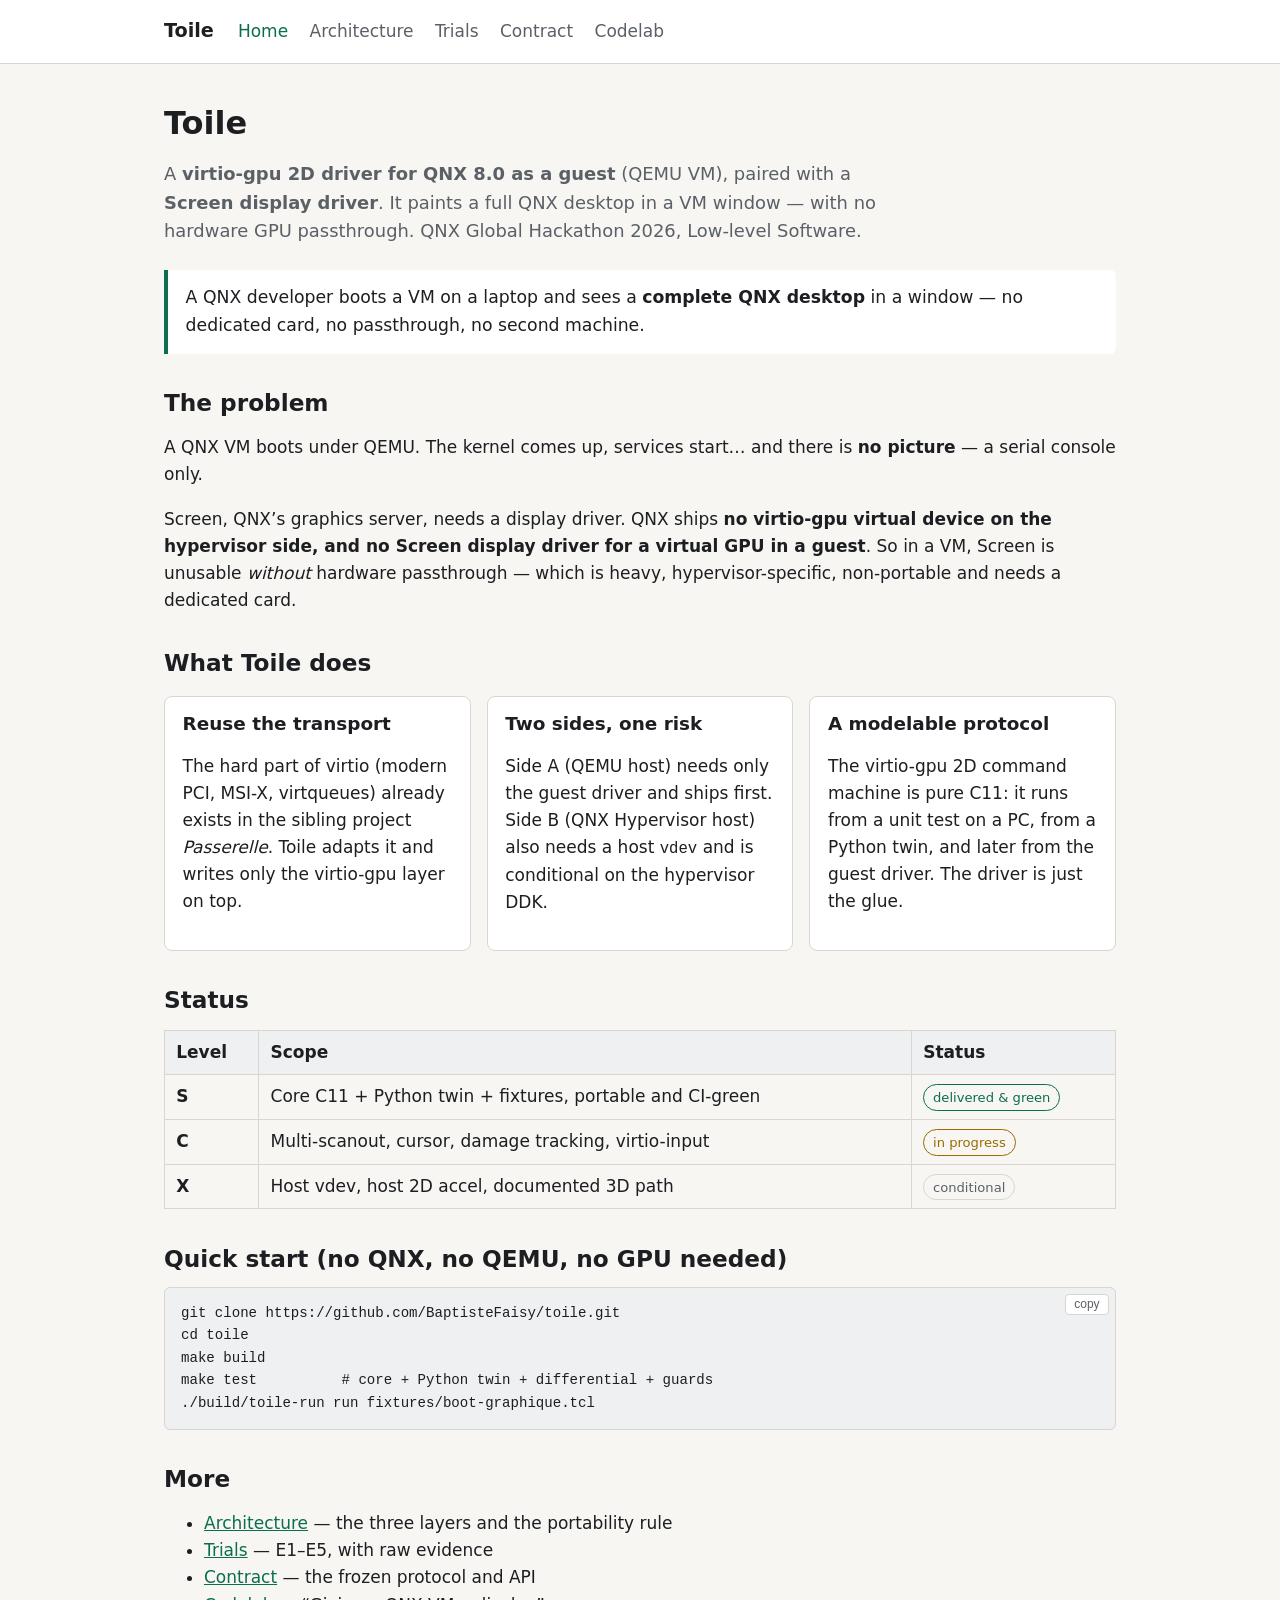
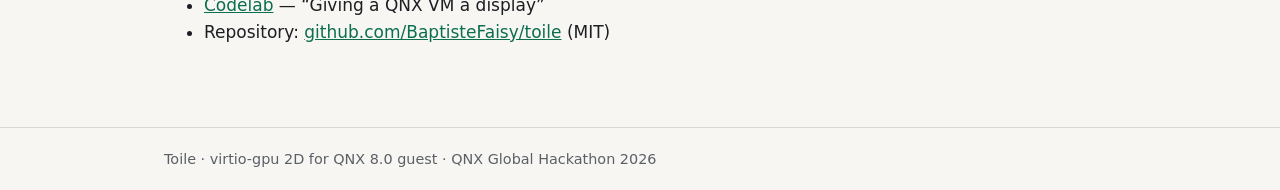
==== site/index.html @ 1b5eb8dc "Site statique du projet + déploiement GitHub Pages - site/ : 5 pages (accueil, architecture, essais," ====
<!DOCTYPE html>
<html lang="en">
<head>
  <meta charset="utf-8">
  <meta name="viewport" content="width=device-width, initial-scale=1">
  <title>Toile — a display for QNX in a VM</title>
  <meta name="description" content="Toile is a virtio-gpu 2D driver for QNX 8.0 guest (QEMU VM) plus a Screen display driver: it gives a full QNX desktop in a VM with no GPU passthrough.">
  <link rel="stylesheet" href="assets/style.css">
</head>
<body>
<header class="site"><div class="wrap">
  <span class="brand">Toile</span>
  <button id="nav-toggle" aria-expanded="false" aria-controls="nav">menu</button>
  <nav id="nav" aria-label="Main">
    <a href="index.html" aria-current="page">Home</a>
    <a href="architecture.html">Architecture</a>
    <a href="trials.html">Trials</a>
    <a href="contract.html">Contract</a>
    <a href="codelab.html">Codelab</a>
  </nav>
</div></header>

<main>
  <h1>Toile</h1>
  <p class="lede">A <strong>virtio-gpu 2D driver for QNX 8.0 as a guest</strong> (QEMU VM),
  paired with a <strong>Screen display driver</strong>. It paints a full QNX desktop in a
  VM window — with no hardware GPU passthrough. QNX Global Hackathon 2026, Low-level Software.</p>

  <div class="promise"><p>A QNX developer boots a VM on a laptop and sees a <strong>complete QNX
  desktop</strong> in a window — no dedicated card, no passthrough, no second machine.</p></div>

  <h2>The problem</h2>
  <p>A QNX VM boots under QEMU. The kernel comes up, services start&hellip; and there is
  <strong>no picture</strong> — a serial console only.</p>
  <p>Screen, QNX&rsquo;s graphics server, needs a display driver. QNX ships <strong>no virtio-gpu
  virtual device on the hypervisor side, and no Screen display driver for a virtual GPU in a
  guest</strong>. So in a VM, Screen is unusable <em>without</em> hardware passthrough — which is
  heavy, hypervisor-specific, non-portable and needs a dedicated card.</p>

  <h2>What Toile does</h2>
  <div class="grid">
    <div class="card"><h3>Reuse the transport</h3>
      <p>The hard part of virtio (modern PCI, MSI-X, virtqueues) already exists in the sibling
      project <em>Passerelle</em>. Toile adapts it and writes only the virtio-gpu layer on top.</p></div>
    <div class="card"><h3>Two sides, one risk</h3>
      <p>Side A (QEMU host) needs only the guest driver and ships first. Side B (QNX Hypervisor
      host) also needs a host <code>vdev</code> and is conditional on the hypervisor DDK.</p></div>
    <div class="card"><h3>A modelable protocol</h3>
      <p>The virtio-gpu 2D command machine is pure C11: it runs from a unit test on a PC, from a
      Python twin, and later from the guest driver. The driver is just the glue.</p></div>
  </div>

  <h2>Status</h2>
  <table>
    <tr><th>Level</th><th>Scope</th><th>Status</th></tr>
    <tr><td><strong>S</strong></td><td>Core C11 + Python twin + fixtures, portable and CI-green</td><td><span class="badge pos">delivered &amp; green</span></td></tr>
    <tr><td><strong>C</strong></td><td>Multi-scanout, cursor, damage tracking, virtio-input</td><td><span class="badge part">in progress</span></td></tr>
    <tr><td><strong>X</strong></td><td>Host vdev, host 2D accel, documented 3D path</td><td><span class="badge na">conditional</span></td></tr>
  </table>

  <h2>Quick start (no QNX, no QEMU, no GPU needed)</h2>
  <pre><code>git clone https://github.com/BaptisteFaisy/toile.git
cd toile
make build
make test          # core + Python twin + differential + guards
./build/toile-run run fixtures/boot-graphique.tcl</code></pre>

  <h2>More</h2>
  <ul>
    <li><a href="architecture.html">Architecture</a> — the three layers and the portability rule</li>
    <li><a href="trials.html">Trials</a> — E1&ndash;E5, with raw evidence</li>
    <li><a href="contract.html">Contract</a> — the frozen protocol and API</li>
    <li><a href="codelab.html">Codelab</a> — &ldquo;Giving a QNX VM a display&rdquo;</li>
    <li>Repository: <a href="https://github.com/BaptisteFaisy/toile">github.com/BaptisteFaisy/toile</a> (MIT)</li>
  </ul>
</main>

<footer class="site"><div class="wrap">Toile &middot; virtio-gpu 2D for QNX 8.0 guest &middot; QNX Global Hackathon 2026</div></footer>
<script src="assets/site.js"></script>
</body>
</html>
---- site/assets/style.css ----
/* Toile — project site. Vanilla CSS, no external fonts, no CDN. */
:root {
  --bg: #f7f6f3;
  --fg: #1c1e21;
  --muted: #5b6067;
  --accent: #0b6e4f;
  --accent-ink: #ffffff;
  --panel: #ffffff;
  --border: #d9d6cf;
  --code-bg: #eef0f2;
  --ok: #0b6e4f;
  --warn: #9a6b00;
  --err: #b3261e;
  --maxw: 62rem;
}

@media (prefers-color-scheme: dark) {
  :root {
    --bg: #121417;
    --fg: #e8e9eb;
    --muted: #a0a6ad;
    --accent: #4fc89a;
    --accent-ink: #08211a;
    --panel: #1b1e23;
    --border: #2e3339;
    --code-bg: #23272d;
    --ok: #6fdcb4;
    --warn: #f2c14e;
    --err: #ff8a7a;
  }
}

* { box-sizing: border-box; }

html { -webkit-text-size-adjust: 100%; }

body {
  margin: 0;
  font: 17px/1.6 system-ui, -apple-system, "Segoe UI", Roboto, Helvetica, Arial, sans-serif;
  color: var(--fg);
  background: var(--bg);
}

a { color: var(--accent); }
a:hover { text-decoration-thickness: 2px; }

header.site {
  border-bottom: 1px solid var(--border);
  background: var(--panel);
}
header.site .wrap {
  max-width: var(--maxw);
  margin: 0 auto;
  padding: 1rem 1.25rem;
  display: flex;
  align-items: baseline;
  gap: 1.5rem;
  flex-wrap: wrap;
}
header.site .brand { font-weight: 700; font-size: 1.2rem; color: var(--fg); }
header.site nav a { color: var(--muted); text-decoration: none; margin-right: 1rem; }
header.site nav a[aria-current="page"],
header.site nav a:hover { color: var(--accent); }

main { max-width: var(--maxw); margin: 0 auto; padding: 2.5rem 1.25rem 4rem; }

h1, h2, h3 { line-height: 1.2; }
h1 { font-size: 2rem; margin: 0 0 .5rem; }
h2 { font-size: 1.45rem; margin: 2.2rem 0 .6rem; }
h3 { font-size: 1.15rem; margin: 1.6rem 0 .4rem; }

.lede { font-size: 1.12rem; color: var(--muted); max-width: 46rem; }

.promise {
  border-left: 4px solid var(--accent);
  background: var(--panel);
  padding: .9rem 1.1rem;
  margin: 1.5rem 0;
  border-radius: 0 6px 6px 0;
}
.promise p { margin: 0; font-size: 1.08rem; }

figure { margin: 1.5rem 0; text-align: center; }
figure svg { max-width: 100%; height: auto; }
figcaption { color: var(--muted); font-size: .9rem; margin-top: .4rem; }

pre {
  background: var(--code-bg);
  border: 1px solid var(--border);
  border-radius: 6px;
  padding: .9rem 1rem;
  overflow-x: auto;
  font-family: ui-monospace, "SFMono-Regular", "Cascadia Code", Menlo, Consolas, monospace;
  font-size: .88rem;
}
code { font-family: ui-monospace, "SFMono-Regular", Menlo, Consolas, monospace; font-size: .92em; }
pre code { font-size: 1em; }

table { border-collapse: collapse; width: 100%; margin: 1rem 0; }
th, td { border: 1px solid var(--border); padding: .5rem .7rem; text-align: left; vertical-align: top; }
th { background: var(--code-bg); }

.badge { display: inline-block; padding: .12rem .55rem; border-radius: 999px; font-size: .82rem; border: 1px solid var(--border); }
.badge.pos { color: var(--ok); border-color: var(--ok); }
.badge.neg { color: var(--err); border-color: var(--err); }
.badge.part { color: var(--warn); border-color: var(--warn); }
.badge.na  { color: var(--muted); }

.grid { display: grid; grid-template-columns: repeat(auto-fit, minmax(17rem, 1fr)); gap: 1rem; margin: 1.2rem 0; }
.card { background: var(--panel); border: 1px solid var(--border); border-radius: 8px; padding: 1rem 1.1rem; }
.card h3 { margin-top: 0; }

footer.site {
  border-top: 1px solid var(--border);
  color: var(--muted);
  font-size: .9rem;
}
footer.site .wrap {
  max-width: var(--maxw);
  margin: 0 auto;
  padding: 1.25rem;
}

:focus-visible { outline: 2px solid var(--accent); outline-offset: 2px; }

@media (max-width: 40rem) {
  header.site .wrap { gap: .6rem; }
  header.site nav a { margin-right: .7rem; }
  h1 { font-size: 1.55rem; }
}
/* code copy button (added by site.js) */
button.copy {
  position: absolute;
  top: .4rem;
  right: .4rem;
  font-size: .75rem;
  padding: .15rem .5rem;
  border: 1px solid var(--border);
  border-radius: 4px;
  background: var(--panel);
  color: var(--muted);
  cursor: pointer;
}
button.copy:hover { color: var(--accent); border-color: var(--accent); }

/* mobile nav */
#nav-toggle { display: none; background: none; border: 1px solid var(--border); border-radius: 6px; color: var(--fg); padding: .3rem .6rem; cursor: pointer; }
@media (max-width: 40rem) {
  #nav-toggle { display: inline-block; }
  header.site nav { display: none; }
  header.site nav.open { display: flex; flex-direction: column; width: 100%; gap: .2rem; }
}
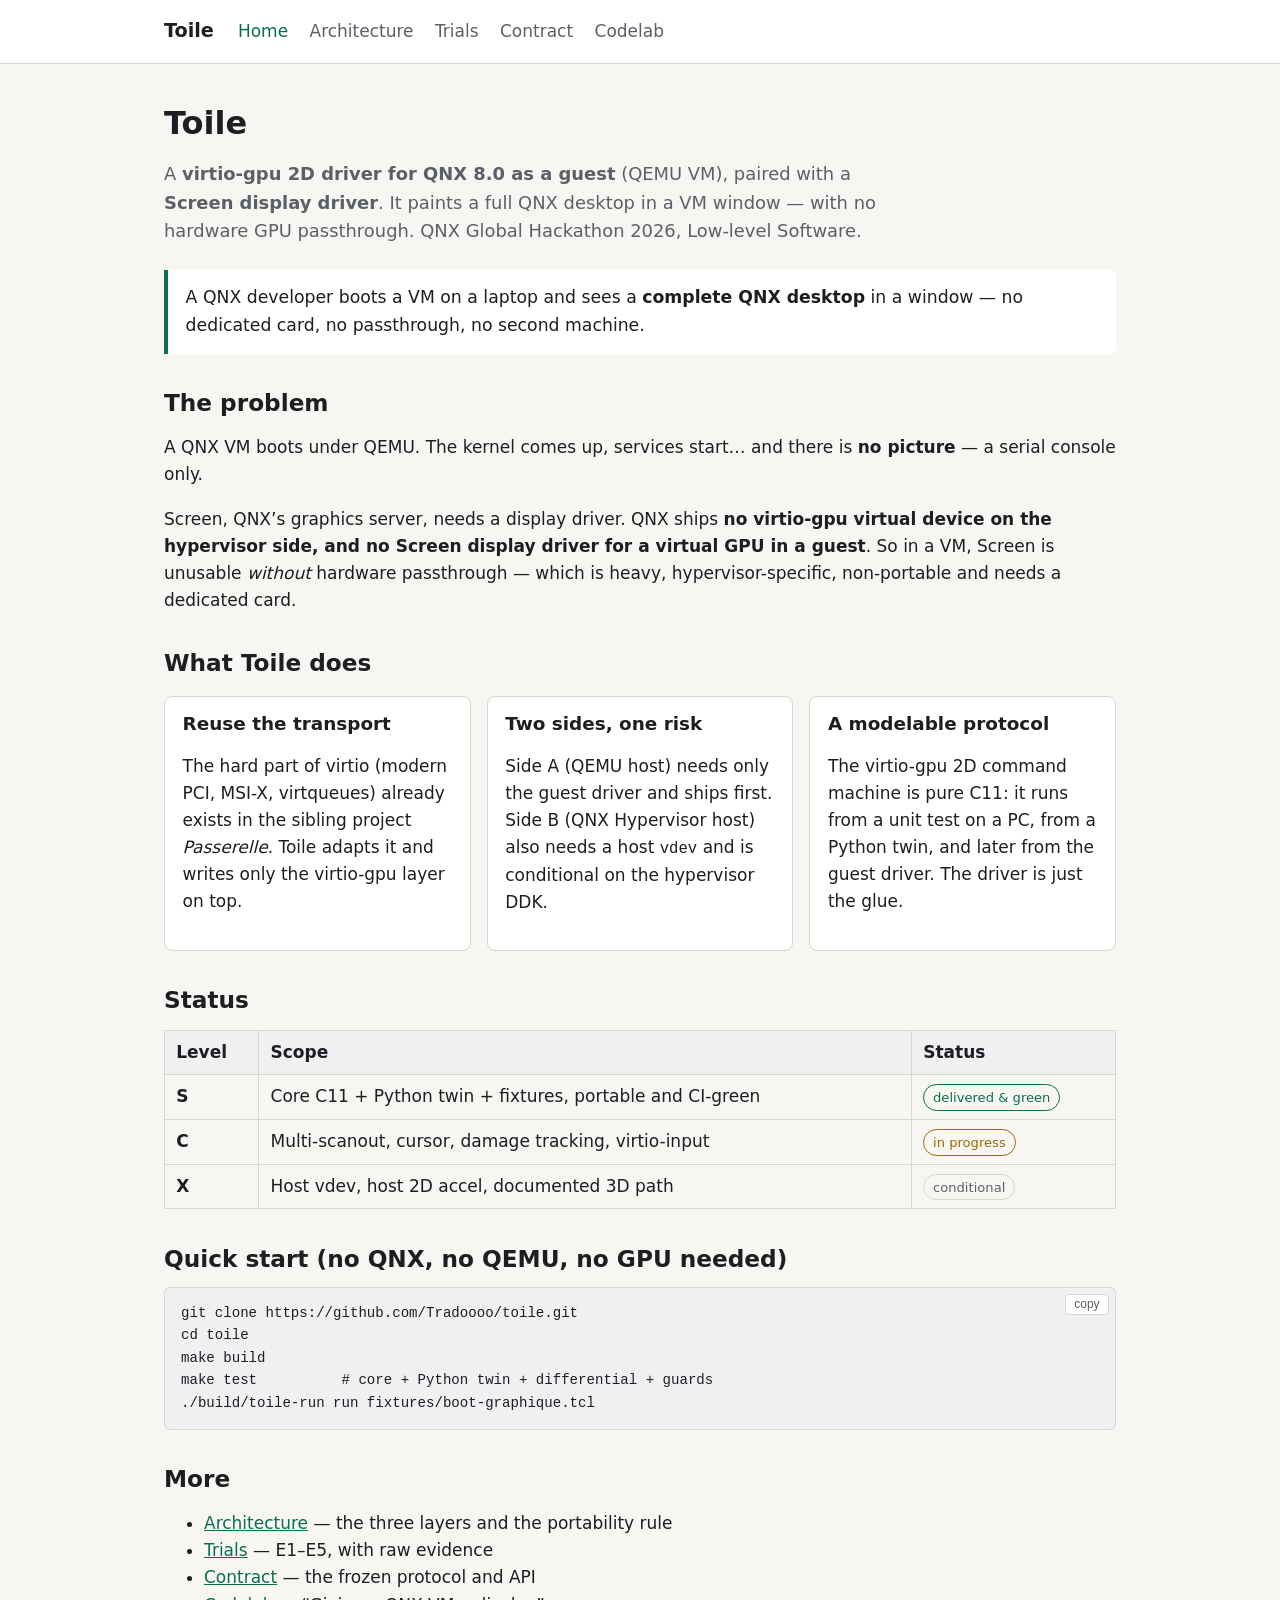
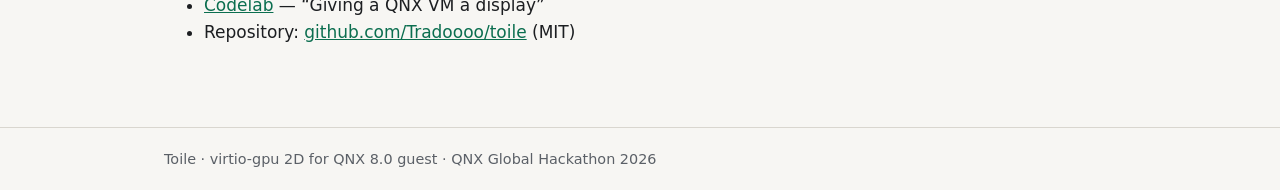
==== commit b6c01430: "URL canoniques : le dépôt vit sous Tradoooo/toile (l'ancien nom redirige)" ====
--- a/site/index.html
+++ b/site/index.html
@@ -59,7 +59,7 @@
   </table>
 
   <h2>Quick start (no QNX, no QEMU, no GPU needed)</h2>
-  <pre><code>git clone https://github.com/BaptisteFaisy/toile.git
+  <pre><code>git clone https://github.com/Tradoooo/toile.git
 cd toile
 make build
 make test          # core + Python twin + differential + guards
@@ -71,7 +71,7 @@
     <li><a href="trials.html">Trials</a> — E1&ndash;E5, with raw evidence</li>
     <li><a href="contract.html">Contract</a> — the frozen protocol and API</li>
     <li><a href="codelab.html">Codelab</a> — &ldquo;Giving a QNX VM a display&rdquo;</li>
-    <li>Repository: <a href="https://github.com/BaptisteFaisy/toile">github.com/BaptisteFaisy/toile</a> (MIT)</li>
+    <li>Repository: <a href="https://github.com/Tradoooo/toile">github.com/Tradoooo/toile</a> (MIT)</li>
   </ul>
 </main>
 
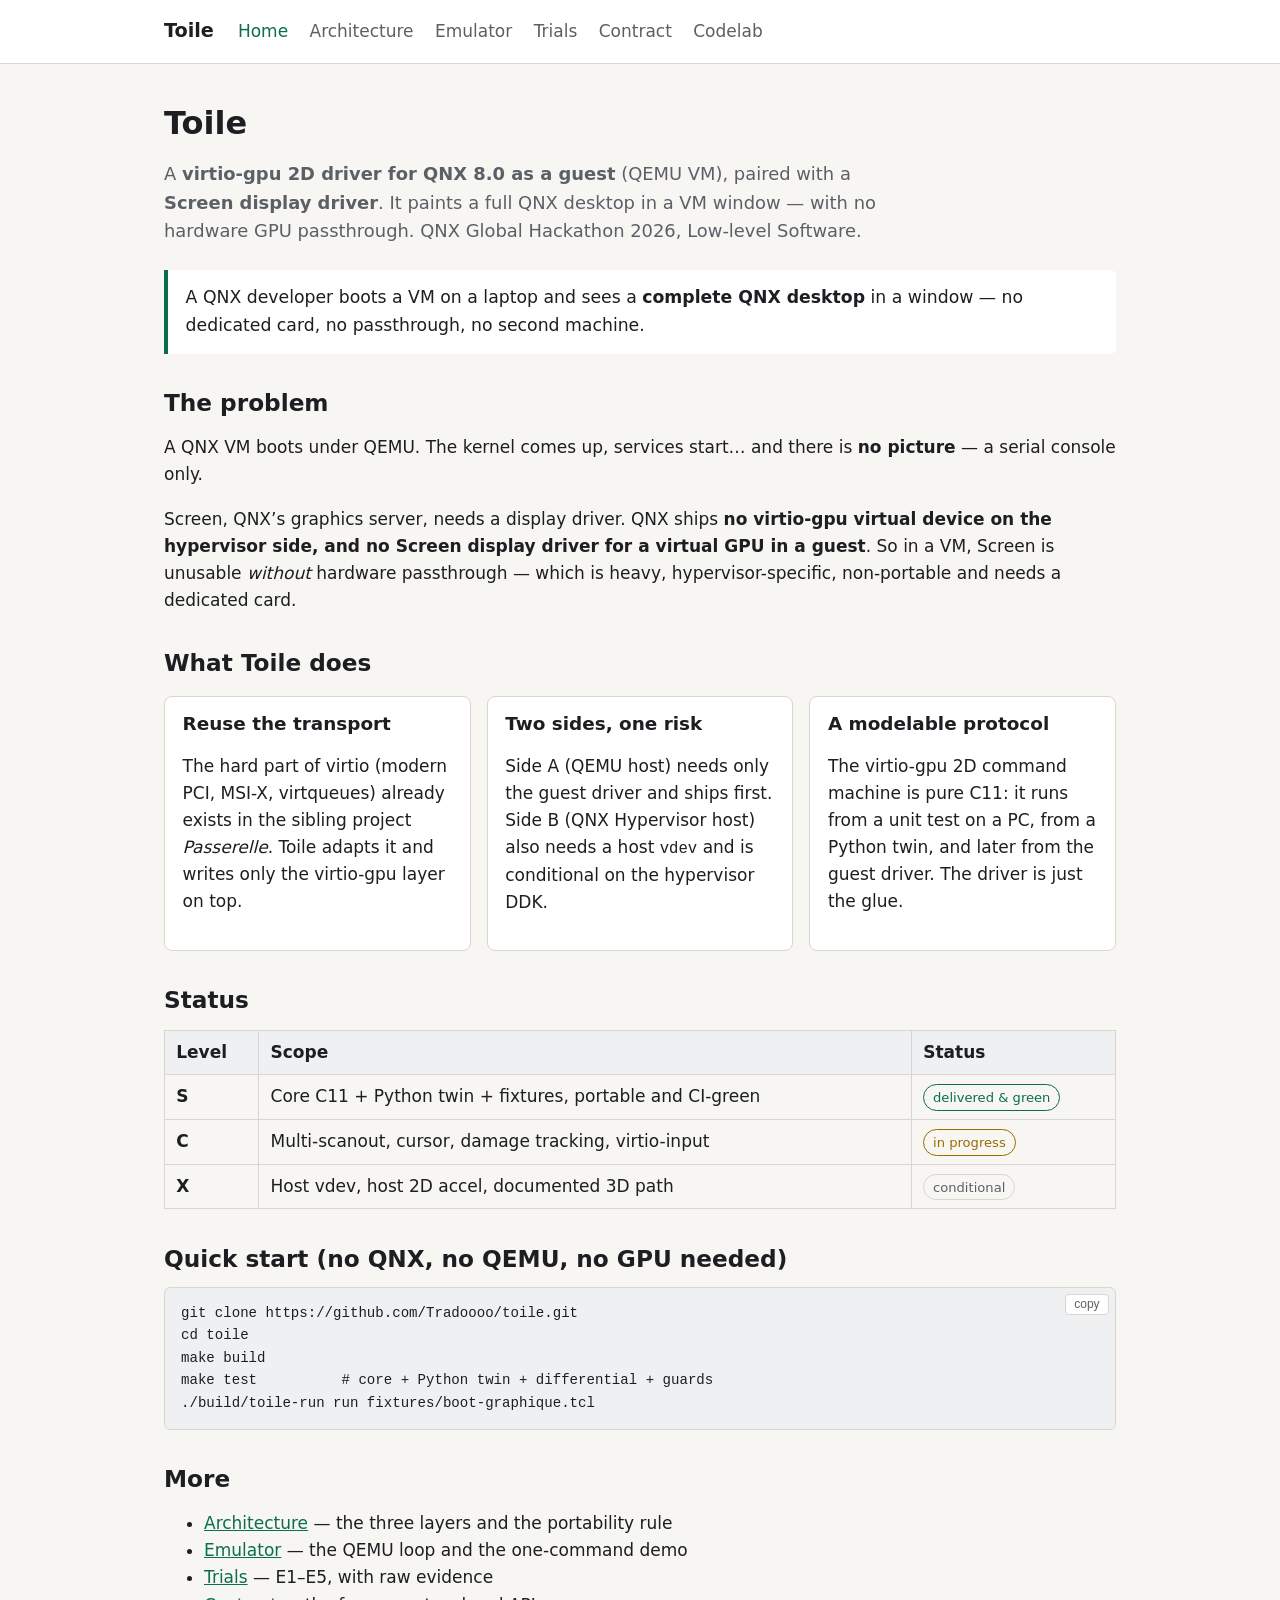
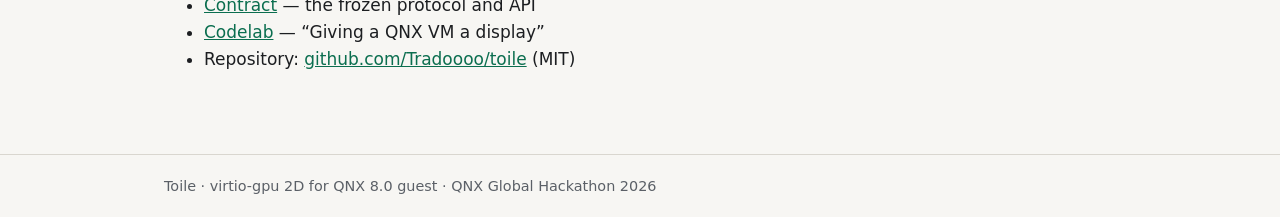
==== commit 2a084739: "Site + README : la page « Emulator » et l'etat d'avancement reel - site/emulator.html : la boucle in" ====
--- a/site/index.html
+++ b/site/index.html
@@ -14,6 +14,7 @@
   <nav id="nav" aria-label="Main">
     <a href="index.html" aria-current="page">Home</a>
     <a href="architecture.html">Architecture</a>
+    <a href="emulator.html">Emulator</a>
     <a href="trials.html">Trials</a>
     <a href="contract.html">Contract</a>
     <a href="codelab.html">Codelab</a>
@@ -68,6 +69,7 @@
   <h2>More</h2>
   <ul>
     <li><a href="architecture.html">Architecture</a> — the three layers and the portability rule</li>
+    <li><a href="emulator.html">Emulator</a> — the QEMU loop and the one-command demo</li>
     <li><a href="trials.html">Trials</a> — E1&ndash;E5, with raw evidence</li>
     <li><a href="contract.html">Contract</a> — the frozen protocol and API</li>
     <li><a href="codelab.html">Codelab</a> — &ldquo;Giving a QNX VM a display&rdquo;</li>
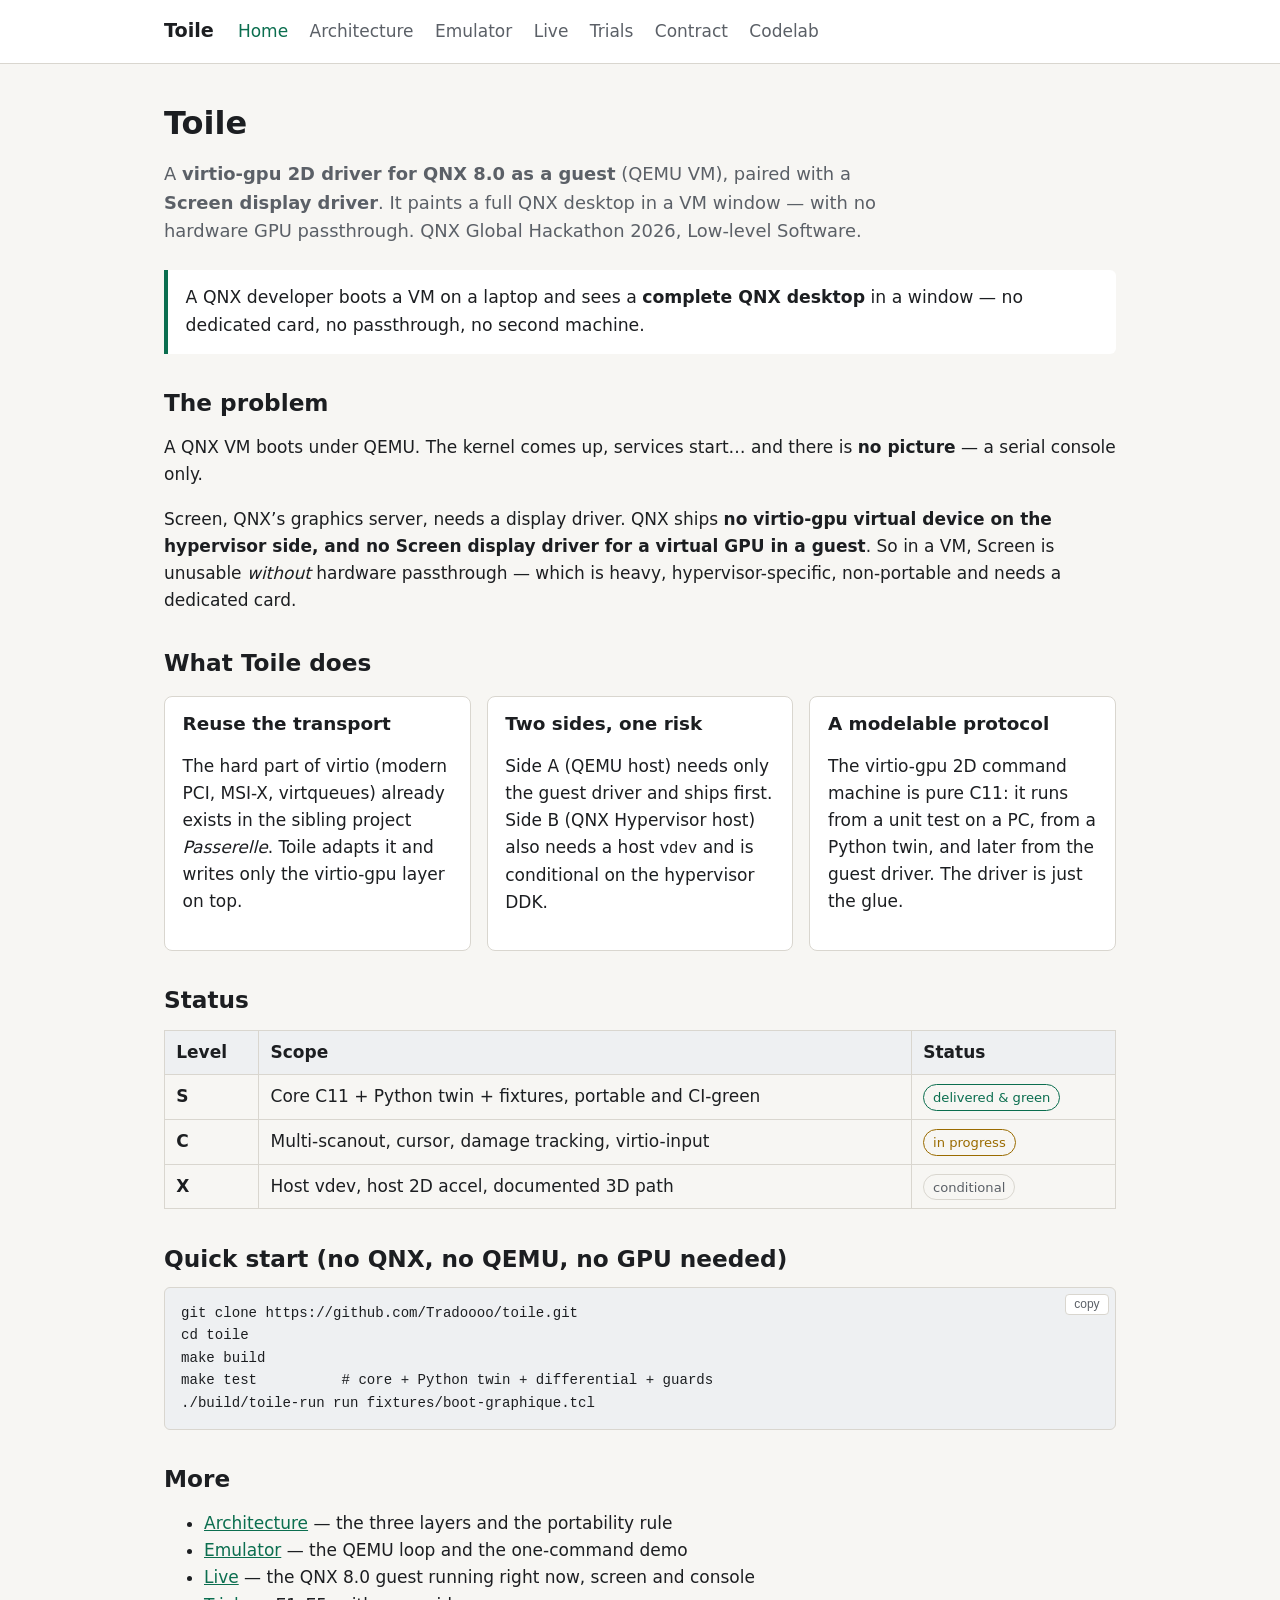
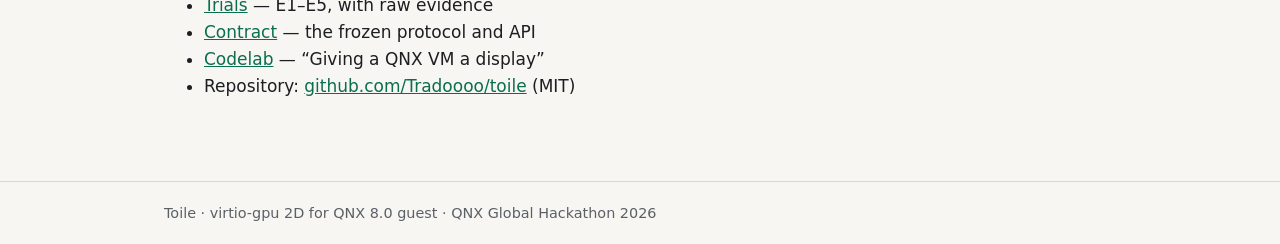
==== commit d2a8cccb: "Vitrine live : invité QNX dans l'émulateur, écran et console dans le navigateur L'invité tourne en c" ====
--- a/site/index.html
+++ b/site/index.html
@@ -15,6 +15,7 @@
     <a href="index.html" aria-current="page">Home</a>
     <a href="architecture.html">Architecture</a>
     <a href="emulator.html">Emulator</a>
+    <a href="emulator-live.html">Live</a>
     <a href="trials.html">Trials</a>
     <a href="contract.html">Contract</a>
     <a href="codelab.html">Codelab</a>
@@ -70,6 +71,7 @@
   <ul>
     <li><a href="architecture.html">Architecture</a> — the three layers and the portability rule</li>
     <li><a href="emulator.html">Emulator</a> — the QEMU loop and the one-command demo</li>
+    <li><a href="emulator-live.html">Live</a> — the QNX 8.0 guest running right now, screen and console</li>
     <li><a href="trials.html">Trials</a> — E1&ndash;E5, with raw evidence</li>
     <li><a href="contract.html">Contract</a> — the frozen protocol and API</li>
     <li><a href="codelab.html">Codelab</a> — &ldquo;Giving a QNX VM a display&rdquo;</li>
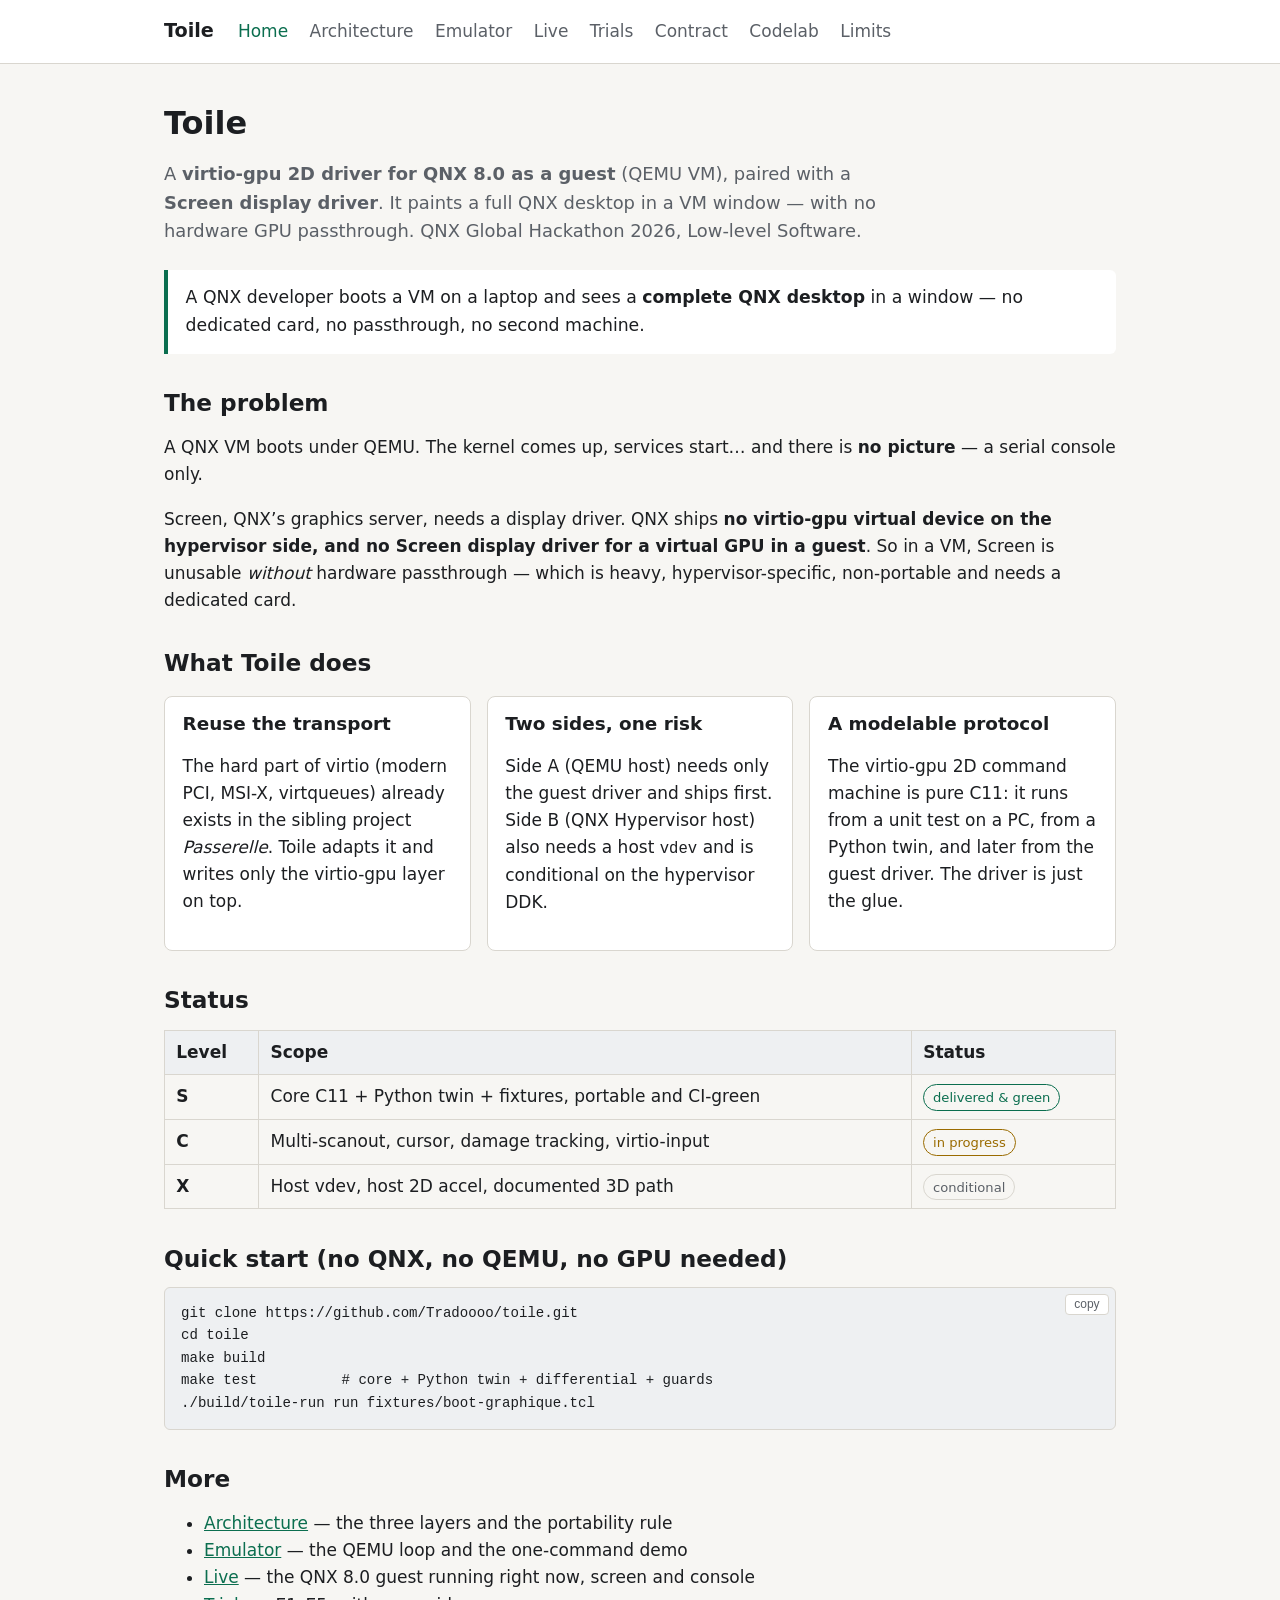
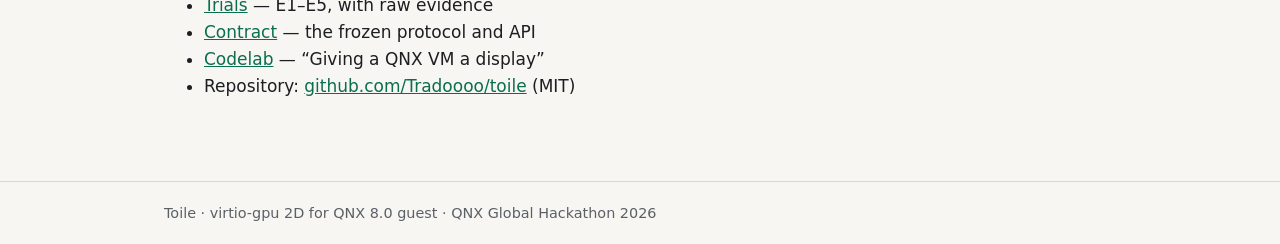
==== commit a3b0dd6a: "Essai E5 sur cible, page Limits, GIF et encodeur GIF maison - image/toile-bench.build + qemu/bench-e" ====
--- a/site/index.html
+++ b/site/index.html
@@ -19,6 +19,7 @@
     <a href="trials.html">Trials</a>
     <a href="contract.html">Contract</a>
     <a href="codelab.html">Codelab</a>
+    <a href="limits.html">Limits</a>
   </nav>
 </div></header>
 
